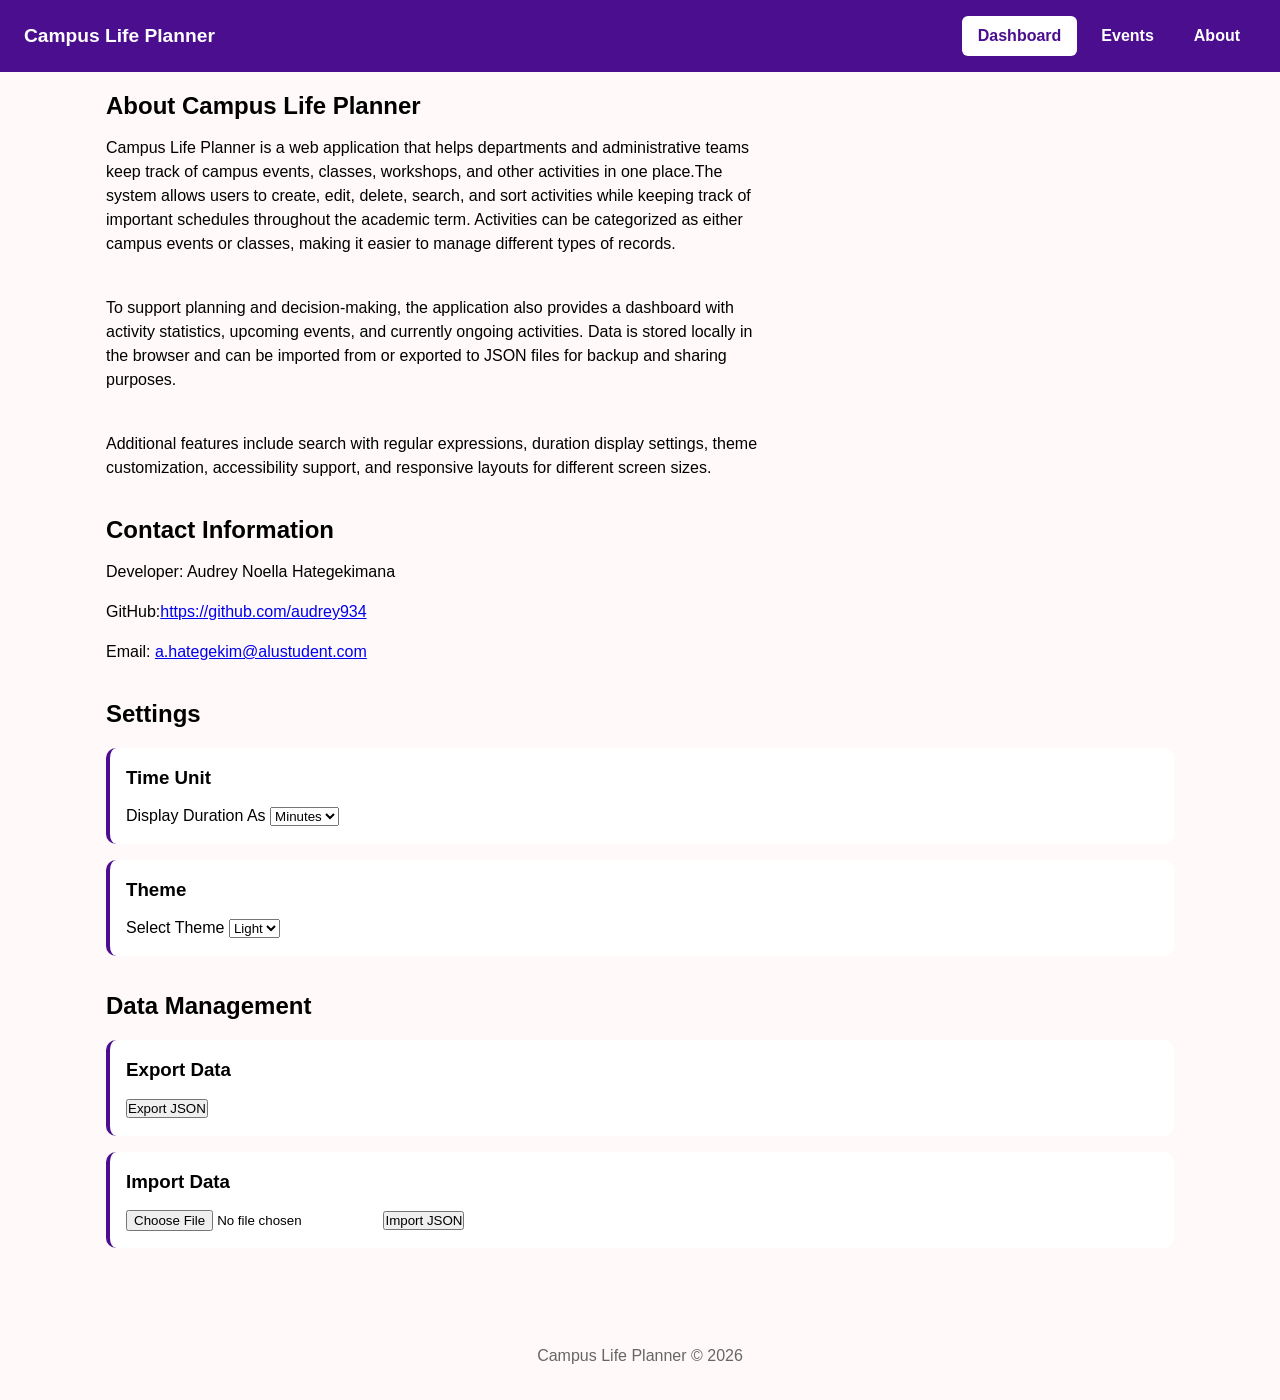
==== about.html @ de87817a "Add final HTML and CSS structure" ====
<!DOCTYPE html>
<html lang="en">
<head>
    <meta charset="UTF-8">
    <meta name="viewport" content="width=device-width, initial-scale=1.0">
    <title>Campus Life Planner | About</title>

    <link rel="stylesheet" href="styles/style.css">
</head>

<body>
    <a href="#main-content" class="skip-link">Skip to Content</a>

    <!-- navigation bar -->
    <header>
        <nav aria-label="Main Navigation">
        <span class="nav-brand">Campus Life Planner</span>

        <div class="nav-links">
            <a href="index.html" class="active-page">Dashboard</a>
            <a href="events.html">Events</a>
            <a href="about.html"> About</a>
        </div>
        </nav>
    </header>

    <main id="main-content">
        <!-- about section (basic info about the app) -->
        <section id="about-section">
            <h1>About Campus Life Planner</h1>
            <p>Campus Life Planner is a web application that helps departments and administrative teams keep track of campus events, classes, workshops, and other activities in one place.The system allows users to create, edit, delete, search, and sort activities while keeping track of important schedules throughout the academic term. Activities can be categorized as either campus events or classes, making it easier to manage different types of records.</p> <br>
            <p> To support planning and decision-making, the application also provides a dashboard with activity statistics, upcoming events, and currently ongoing activities. Data is stored locally in the browser and can be imported from or exported to JSON files for backup and sharing purposes.</p> <br>
            <p> Additional features include search with regular expressions, duration display settings, theme customization, accessibility support, and responsive layouts for different screen sizes.</p>


        </section>

        <!-- contact details -->
        <section id="contact-section">

            <h2>Contact Information</h2>

            <p>Developer: Audrey Noella Hategekimana</p>
            <p>GitHub:<a href="https://github.com/audrey934" target="_blank">https://github.com/audrey934 </a> </p>
            <p> Email: <a href="mailto:a.hategekim@alustudent.com"> a.hategekim@alustudent.com </a>
            </p>

        </section>

        <!-- settings area (theme + time display options) -->
        <section id="settings-section">
            <h2>Settings</h2>
            <!-- time display setting -->
            <div class="setting-card">
                <h3>Time Unit</h3>
                <label for="time-unit"> Display Duration As </label>
                <select id="time-unit">
                    <option value="minutes">Minutes</option>
                    <option value="hours"> Hours </option>
                </select>
            </div>

            <!-- switching themes -->
            <div class="setting-card">
                <h3>Theme</h3>
                <label for="theme-select"> Select Theme </label>
                <select id="theme-select">
                    <option value="light">Light</option>
                    <option value="dark">Dark</option>
                </select>
            </div>
        </section>

        <!-- data import/export section -->
        <section id="data-section">
            <h2>Data Management</h2>
            <div class="setting-card">
                <h3>Export Data</h3>
                <button id="export-btn"> Export JSON</button>
            </div>

            <div class="setting-card">

                <h3>Import Data</h3>
                <input type="file" id="import-file" accept=".json">
                <button id="import-btn">Import JSON </button>
            </div>

        </section>

        <!-- screen reader feedback area -->
        <section id="status-region" role="status" aria-live="polite" class="visually-hidden">
        </section>

    </main>
    <footer>
        <p>Campus Life Planner © 2026</p>
    </footer>

    <script type="module" src="scripts/ui.js"></script>

</body>
</html>
---- styles/style.css ----
/* Reset default browser spacing */

* {
  margin: 0;
  padding: 0;
  box-sizing: border-box;
  }

body {
font-family: Arial, Helvetica, sans-serif;
background: #FFF9F9;
color: #000000;
line-height: 1.5;
}

/* General spacing */

h1,
h2,
h3 {
margin-bottom: 0.75rem;
}

p {
margin-bottom: 1rem;
}

section {
margin-bottom: 2rem;
}

/* Accessibility features */

.skip-link {
position: absolute;
top: -40px;
left: 0;
background: #4A0E8F;
color: white;
padding: 10px;
z-index: 1000;
transition: top 0.3s ease;
}

.skip-link:focus {
top: 0;
}

:focus {
outline: 3px solid #4A0E8F;
outline-offset: 2px;
}

/* Navigation bar */

header {
background: #4A0E8F;
padding: 1rem 1.5rem;
}

nav {
display: flex;
align-items: center;
justify-content: space-between;
flex-wrap: wrap;
gap: 1rem;
}

.nav-brand {
color: white;
font-weight: bold;
font-size: 1.2rem;
white-space: nowrap;
}

.nav-links {
display: flex;
gap: 0.5rem;
flex-wrap: wrap;
}

nav a {
color: white;
text-decoration: none;
font-weight: bold;
padding: 0.5rem 1rem;
border-radius: 6px;
transition: 0.2s ease;
}

nav a:hover {
background: rgba(255, 255, 255, 0.2);
}

.active-page {
background: white;
color: #4A0E8F;
}

/* Main page layout */

main {
padding: 1rem;
}

/* Dashboard welcome section */

#hero {
text-align: center;
padding: 2rem 1rem;
}

#hero h1 {
color: #4A0E8F;
font-size: 2rem;
margin-bottom: 0.5rem;
}

/* Dashboard statistics cards */

.stats-grid {
display: grid;
grid-template-columns: 1fr;
gap: 1rem;
margin-top: 1rem;
}

.stat-card {
background: #FFFFFF;
padding: 1rem;
border-radius: 10px;
border-left: 5px solid #4A0E8F;
}

/* Dashboard activity cards */

.dashboard-cards {
display: grid;
grid-template-columns: repeat(auto-fit, minmax(240px, 1fr));
gap: 1rem;
margin-top: 1rem;
}

/* Shared dashboard card style */

.card {
background: #FFFFFF;
padding: 1rem;
border-radius: 10px;
border: 1px solid #ddd;
box-shadow: 0 4px 12px rgba(0, 0, 0, 0.08);
transition: transform 0.2s ease, box-shadow 0.2s ease;
}

.card:hover {
transform: translateY(-4px);
box-shadow: 0 8px 18px rgba(33, 10, 10, 0.12);
}

.dashboard-cards .empty-state {
grid-column: 1 / -1;
}

/* Event and class listing layout */

.records-grid {
display: grid;
grid-template-columns: 1fr;
gap: 1rem;
margin-top: 1rem;
}

.record-card {
padding: 1rem;
border-radius: 10px;
background: #FFFFFF;
border: 1px solid #ddd;
}

.record-card:nth-child(even) {
background: #D4C2E2;
}

/* Card text styling */

.card-title {
color: #4A0E8F;
font-size: 1.1rem;
margin-bottom: 0.5rem;
}

.card-meta {
font-size: 0.9rem;
color: #2D1B4E;
margin-bottom: 0.3rem;
}

.card-meta strong {
color: #7B4FBF;
}

.card-tag {
display: inline-block;
background: #F5F0E8;
color: #4A0E8F;
font-size: 0.75rem;
padding: 0.2rem 0.6rem;
border-radius: 20px;
margin-top: 0.5rem;
}

.card-type-badge {
display: inline-block;
font-size: 0.7rem;
font-weight: bold;
padding: 0.2rem 0.6rem;
border-radius: 20px;
margin-bottom: 0.5rem;
text-transform: uppercase;
}

.card-type-badge.event {
background: #4A0E8F;
color: #FFFFFF;
}

.card-type-badge.class {
background: #7B4FBF;
color: #FFFFFF;
}

/* Edit and delete buttons */

.card-actions {
margin-top: 1rem;
display: flex;
gap: 0.5rem;
}

button {
cursor: pointer;
}

.edit-btn,
.delete-btn {
padding: 0.4rem 0.8rem;
border: none;
border-radius: 6px;
}

.edit-btn {
background: #4A0E8F;
color: white;
}

.delete-btn {
background: #000000;
color: white;
}

/* Activity filters */

.filters {
display: flex;
gap: 0.5rem;
flex-wrap: wrap;
margin-top: 1rem;
}

.filter-btn {
padding: 0.5rem 1rem;
border: 2px solid #4A0E8F;
background: white;
color: #4A0E8F;
border-radius: 20px;
cursor: pointer;
transition: 0.2s;
}

.filter-btn.active {
background: #4A0E8F;
color: white;
}

/* Popup windows */

.hidden {
display: none !important;
}

#form-modal,
#delete-modal {
position: fixed;
inset: 0;
background: rgba(0, 0, 0, 0.5);
display: flex;
justify-content: center;
align-items: center;
z-index: 1000;
}

#form-modal.hidden,
#delete-modal.hidden {
pointer-events: none;
}

.modal-content {
background: white;
padding: 1.5rem;
width: 90%;
max-width: 400px;
border-radius: 10px;
z-index: 1001;
}

/* Form layout */

.form-group {
margin-bottom: 1rem;
}

.form-row {
display: flex;
flex-direction: column;
gap: 1rem;
}

/* Buttons inside forms */

.form-buttons {
display: flex;
justify-content: space-between;
margin-top: 1rem;
}

.form-buttons button {
padding: 0.5rem 1rem;
border-radius: 6px;
border: none;
}

.form-buttons button[type="submit"] {
background: #4A0E8F;
color: white;
}

.form-buttons button[type="button"] {
background: #ccc;
}

/* Settings section */

.setting-card {
background: white;
padding: 1rem;
border-radius: 10px;
margin-top: 1rem;
border-left: 4px solid #4A0E8F;
}

/* About page text */

#about-section p {
max-width: 75ch;
}

/* Message shown when there is no data */

.empty-state {
text-align: center;
color: #666;
padding: 2rem;
}

/* Search match highlighting */

mark {
background: #7B4FBF;
color: #FFFFFF;
padding: 0 3px;
border-radius: 3px;
}

/* Footer */

footer {
text-align: center;
padding: 1rem;
margin-top: 2rem;
color: #666;
}


/* Layout changes for tablets */

@media (min-width: 768px) {

    .stats-grid {
        grid-template-columns: repeat(2, 1fr);
    }

    .records-grid {
        grid-template-columns: repeat(2, 1fr);
    }

    .form-row {
        flex-direction: row;
    }

    nav {
        justify-content: space-between;
        gap: 2rem;
    }
}

/* Layout changes for desktop screens */

@media (min-width: 1024px) {

    .stats-grid {
        grid-template-columns: repeat(3, 1fr);
    }

    .records-grid {
        grid-template-columns: repeat(3, 1fr);
    }

    main {
        max-width: 1100px;
        margin: auto;
    }
}


/* Dark mode styles */

body.dark-theme {
background: #1A1422;
color: #F5F0E8;
}

body.dark-theme header {
background: #2D1B4E;
}

body.dark-theme .stat-card,
body.dark-theme .card,
body.dark-theme .record-card,
body.dark-theme .setting-card,
body.dark-theme .modal-content {
background: #2D1B4E;
color: #F5F0E8;
border-color: #4A3868;
}

body.dark-theme .card-meta {
color: #E8E8E8;
}

body.dark-theme .card-meta strong {
color: #AF8FE0;
}

body.dark-theme .card-title {
color: #C9A8F5;
}

body.dark-theme .filter-btn {
background: #000000;
color: #C9A8F5;
border-color: #7B4FBF;
}

body.dark-theme .filter-btn.active {
background: #7B4FBF;
color: #FFFFFF;
}

body.dark-theme input,
body.dark-theme select {
background: #2D1B4E;
color: #F5F0E8;
border-color: #4A3868;
}

body.dark-theme footer {
color: #AAA;
}
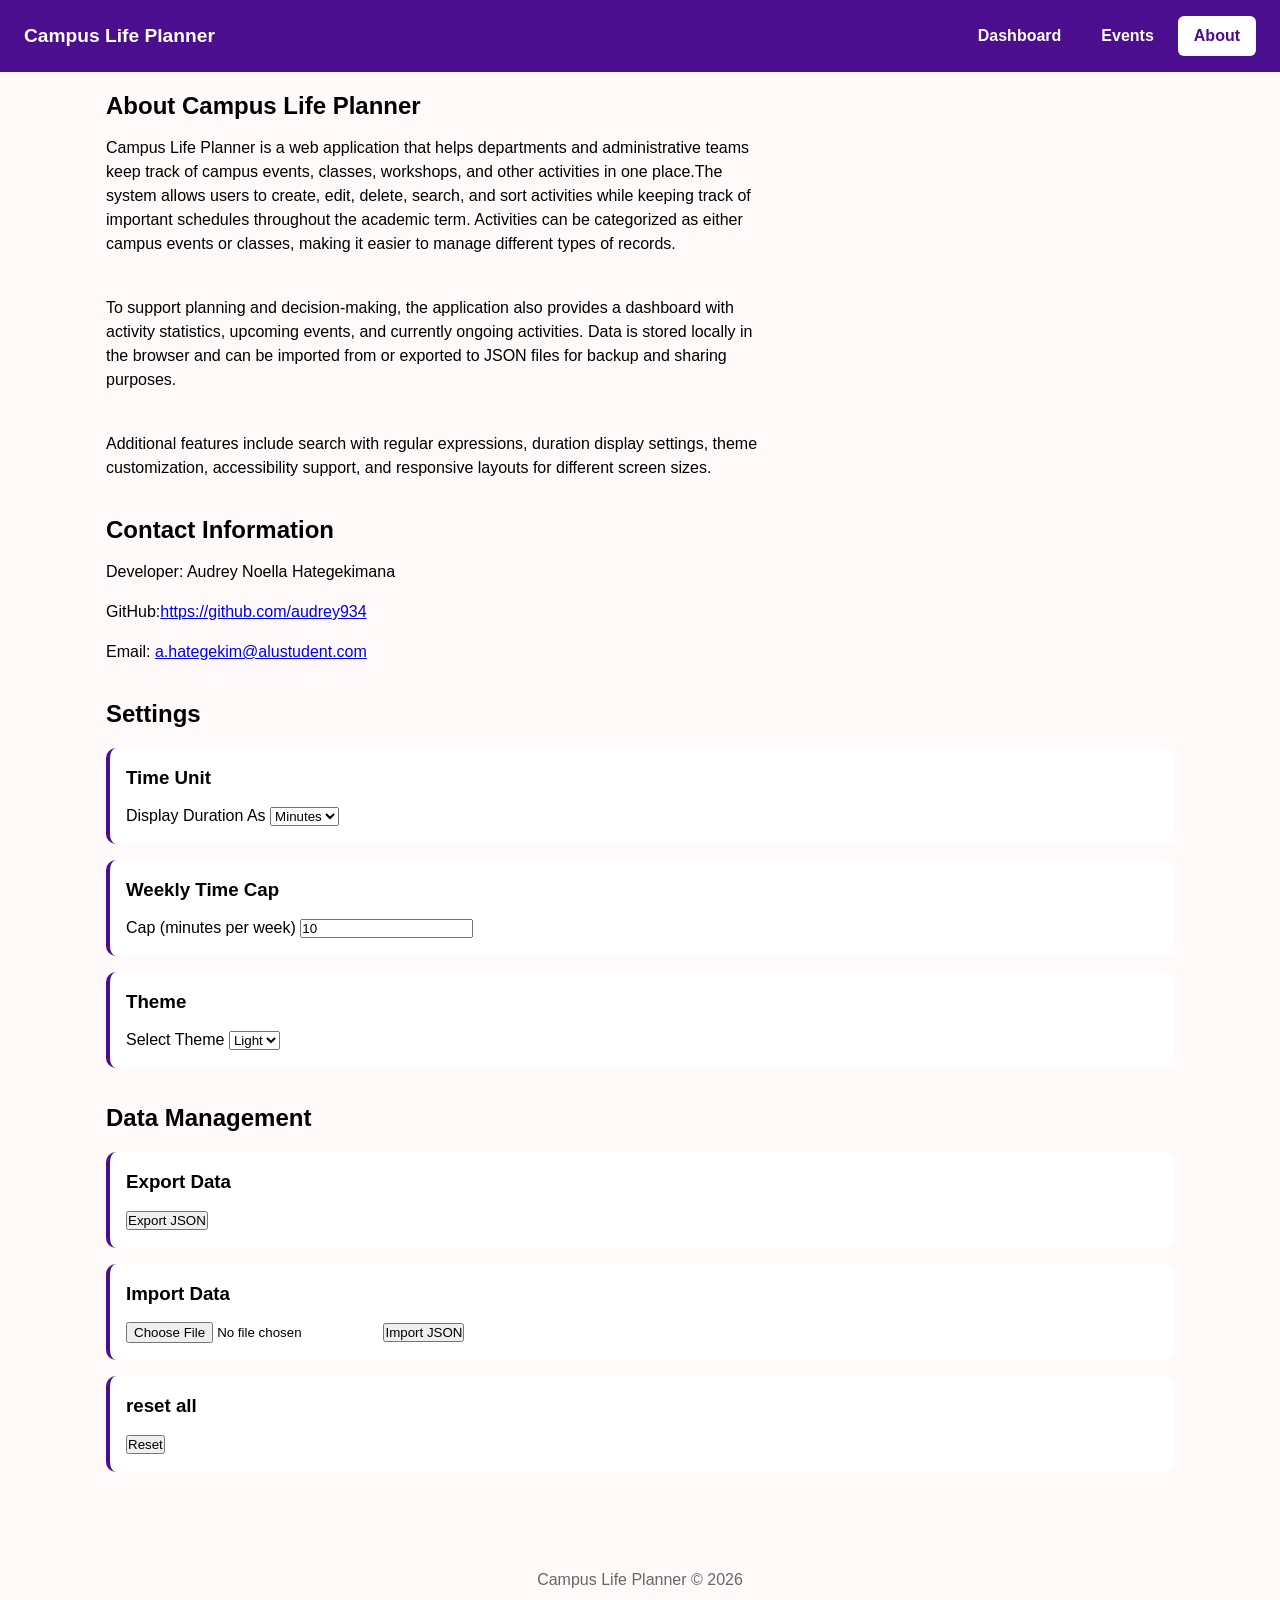
==== commit 82961944: "update html pages with final structure and aria attributes" ====
--- a/about.html
+++ b/about.html
@@ -17,7 +17,7 @@
         <span class="nav-brand">Campus Life Planner</span>
 
         <div class="nav-links">
-            <a href="index.html" class="active-page">Dashboard</a>
+            <a href="index.html">Dashboard</a>
             <a href="events.html">Events</a>
             <a href="about.html"> About</a>
         </div>
@@ -59,6 +59,13 @@
                     <option value="hours"> Hours </option>
                 </select>
             </div>
+            
+            <!-- weekly time cap -->
+            <div class="setting-card">
+                <h3>Weekly Time Cap</h3>
+                <label for="weekly-cap">Cap (minutes per week)</label>
+                <input type="number" id="weekly-cap" min="0" step="5">
+            </div>
 
             <!-- switching themes -->
             <div class="setting-card">
@@ -70,8 +77,10 @@
                 </select>
             </div>
         </section>
+       
+  
 
-        <!-- data import/export section -->
+        <!-- data section-->
         <section id="data-section">
             <h2>Data Management</h2>
             <div class="setting-card">
@@ -85,8 +94,14 @@
                 <input type="file" id="import-file" accept=".json">
                 <button id="import-btn">Import JSON </button>
             </div>
+            
+            <div class="setting-card">
+                <h3>reset all</h3>
+                <button id="resetbtn"> Reset</button>
+            </div>
 
         </section>
+
 
         <!-- screen reader feedback area -->
         <section id="status-region" role="status" aria-live="polite" class="visually-hidden">
@@ -98,6 +113,7 @@
     </footer>
 
     <script type="module" src="scripts/ui.js"></script>
+    <script src="scripts/nav.js" defer></script>
 
 </body>
 </html>
--- a/styles/style.css
+++ b/styles/style.css
@@ -56,6 +56,11 @@
 header {
 background: #4A0E8F;
 padding: 1rem 1.5rem;
+
+
+position: sticky;
+top: 0;
+z-index: 1000;
 }
 
 nav {
@@ -130,6 +135,37 @@
 padding: 1rem;
 border-radius: 10px;
 border-left: 5px solid #4A0E8F;
+}
+
+/* last 7 days trend chart */
+.trend-chart {
+    display: flex;
+    align-items: flex-end;
+    gap: 8px;
+    height: 120px;
+    padding: 10px;
+}
+
+.trend-bar-wrap {
+    display: flex;
+    flex-direction: column;
+    align-items: center;
+    justify-content: flex-end;
+    flex: 1;
+    height: 100%;
+}
+
+.trend-bar {
+    width: 100%;
+    background: #4A0E8F;
+    border-radius: 4px 4px 0 0;
+    min-height: 2px;
+    transition: height 0.3s ease;
+}
+
+.trend-label {
+    font-size: 0.7rem;
+    margin-top: 4px;
 }
 
 /* Dashboard activity cards */
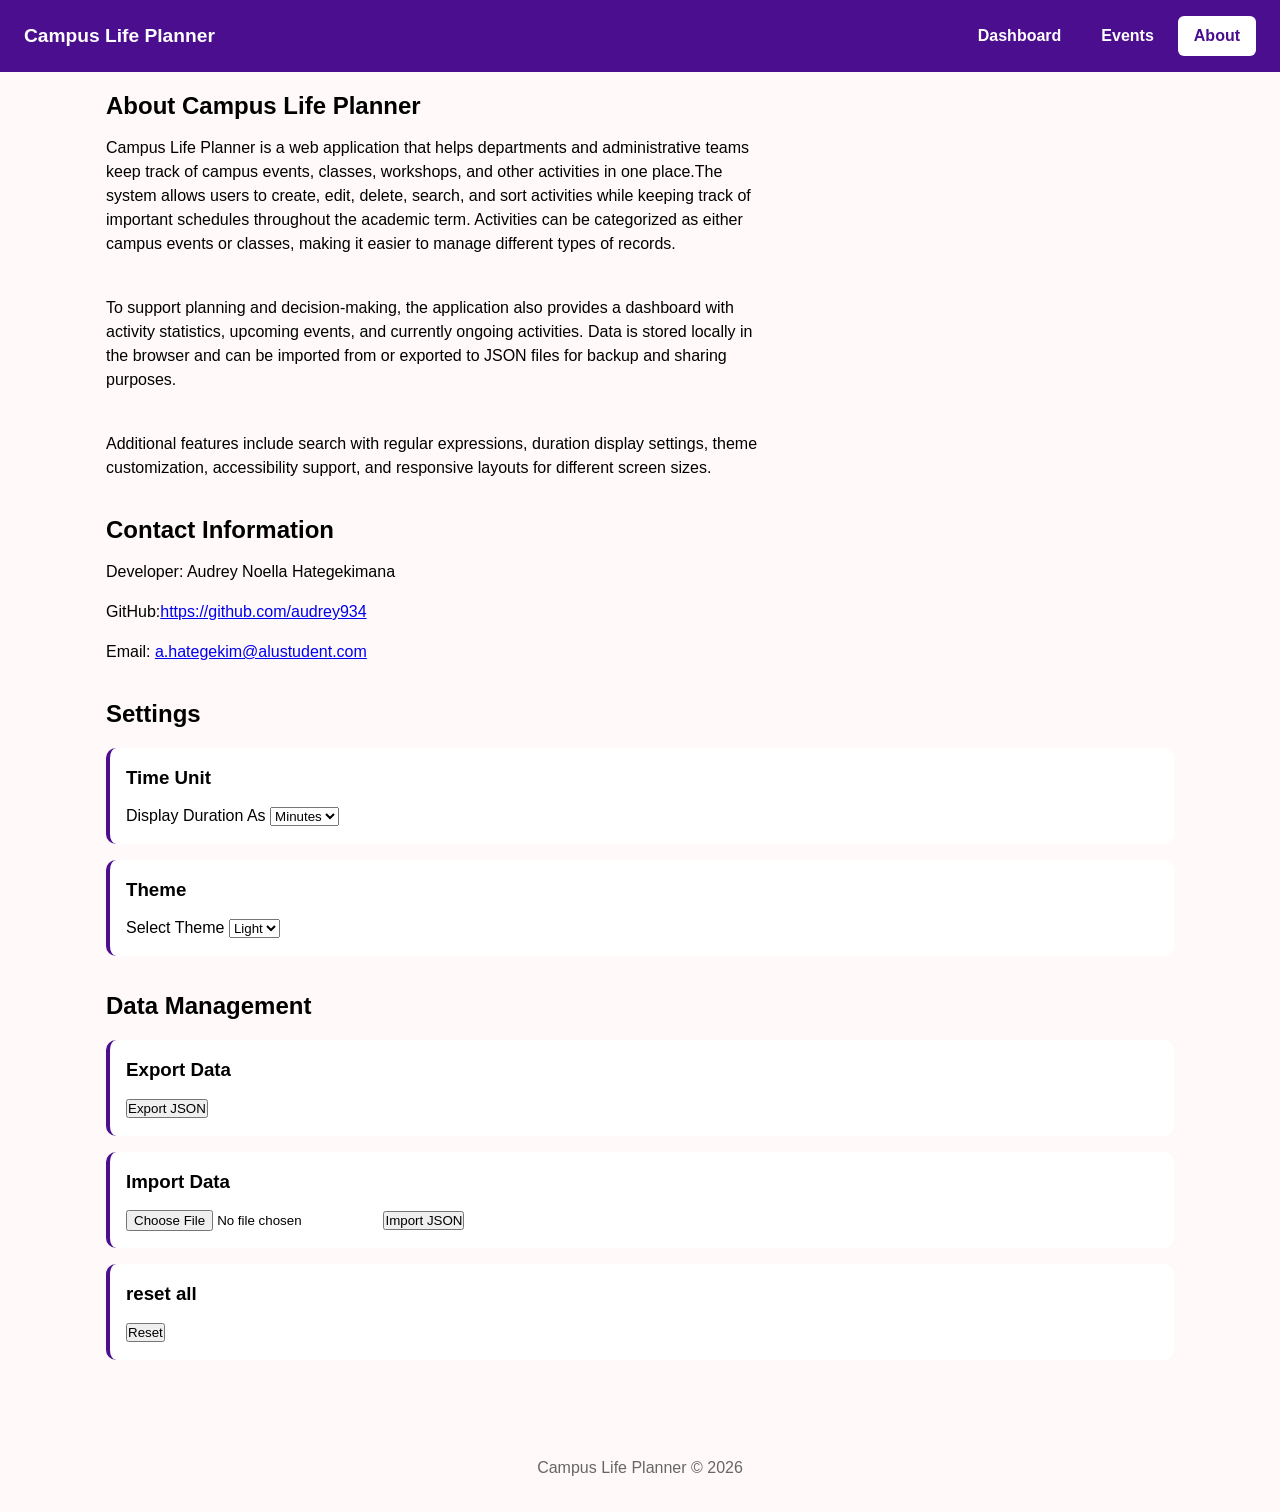
==== commit 439eb8c7: "update settings remove weekly cap" ====
--- a/about.html
+++ b/about.html
@@ -59,13 +59,6 @@
                     <option value="hours"> Hours </option>
                 </select>
             </div>
-            
-            <!-- weekly time cap -->
-            <div class="setting-card">
-                <h3>Weekly Time Cap</h3>
-                <label for="weekly-cap">Cap (minutes per week)</label>
-                <input type="number" id="weekly-cap" min="0" step="5">
-            </div>
 
             <!-- switching themes -->
             <div class="setting-card">
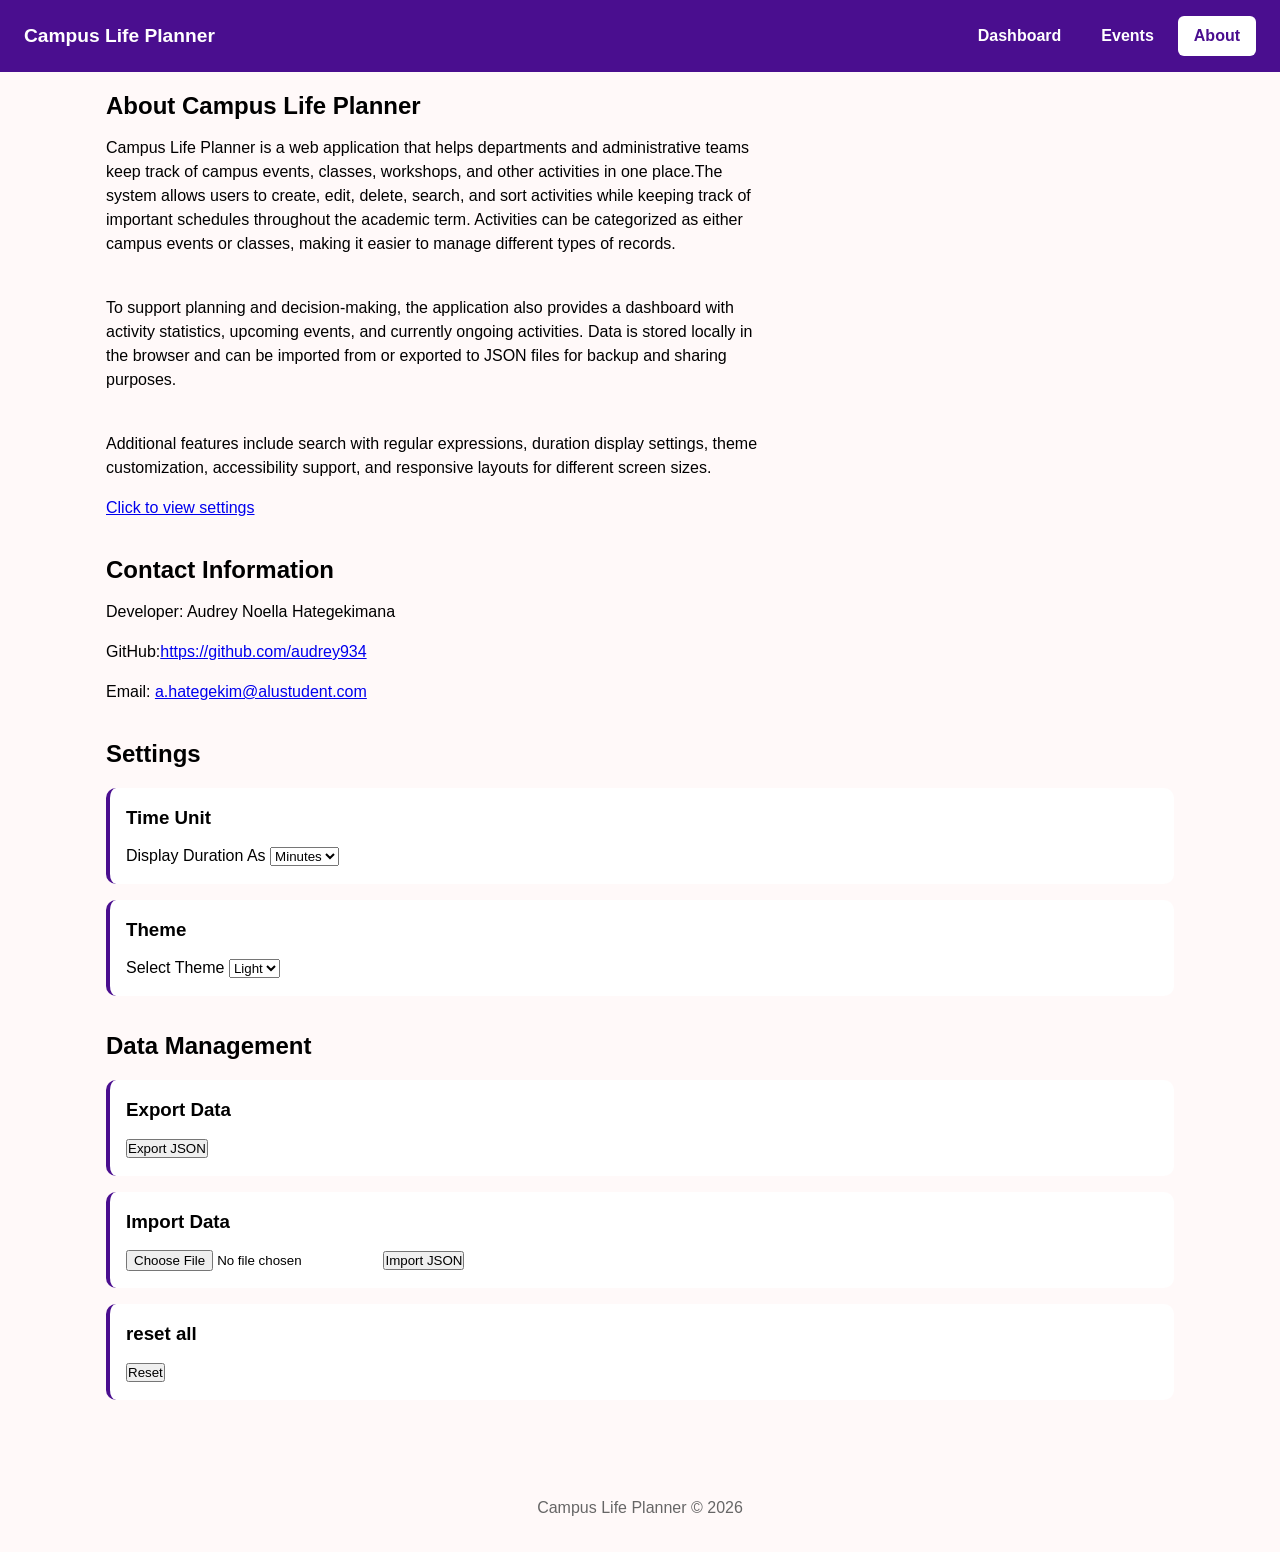
==== commit 7a9e1329: "enhance about and settings navigation" ====
--- a/about.html
+++ b/about.html
@@ -31,7 +31,7 @@
             <p>Campus Life Planner is a web application that helps departments and administrative teams keep track of campus events, classes, workshops, and other activities in one place.The system allows users to create, edit, delete, search, and sort activities while keeping track of important schedules throughout the academic term. Activities can be categorized as either campus events or classes, making it easier to manage different types of records.</p> <br>
             <p> To support planning and decision-making, the application also provides a dashboard with activity statistics, upcoming events, and currently ongoing activities. Data is stored locally in the browser and can be imported from or exported to JSON files for backup and sharing purposes.</p> <br>
             <p> Additional features include search with regular expressions, duration display settings, theme customization, accessibility support, and responsive layouts for different screen sizes.</p>
-
+            <p> <a href="#settings-section">Click to view settings</a>
 
         </section>
 
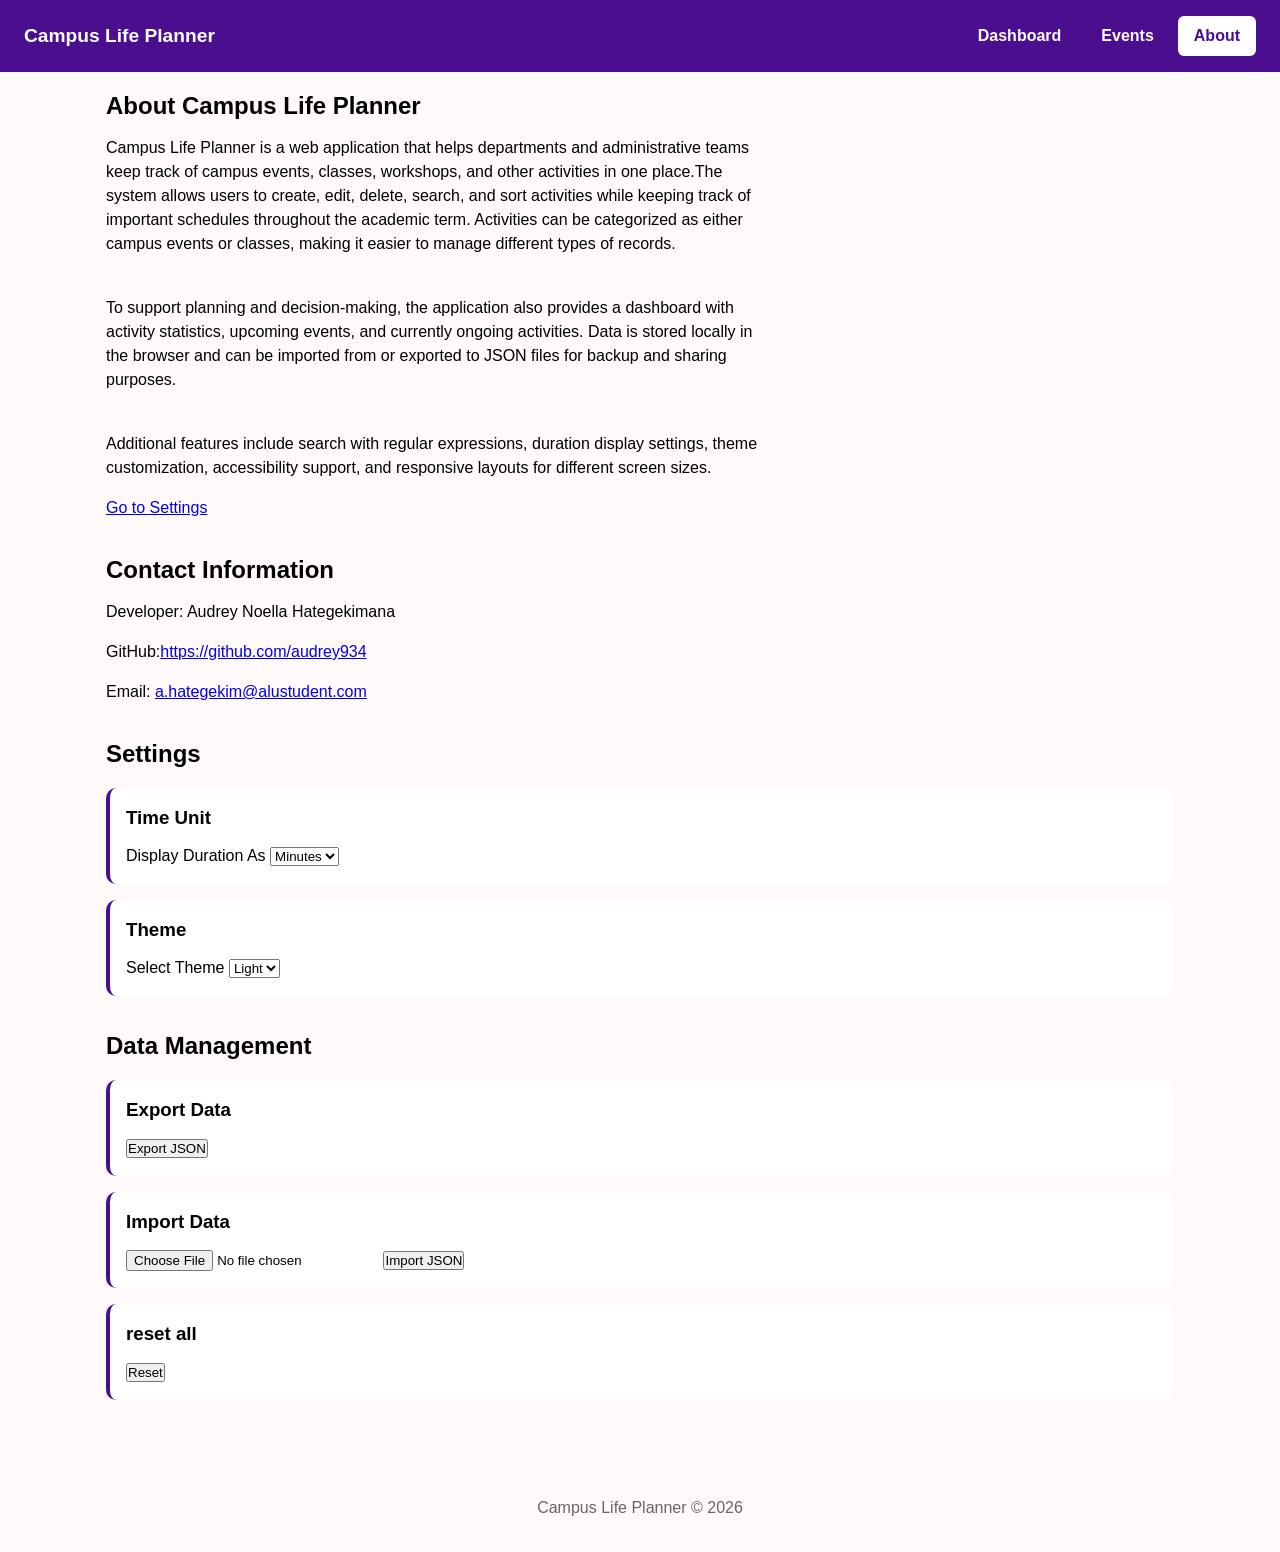
==== commit bc428910: "Fix records layout. From cards to tables" ====
--- a/about.html
+++ b/about.html
@@ -31,7 +31,7 @@
             <p>Campus Life Planner is a web application that helps departments and administrative teams keep track of campus events, classes, workshops, and other activities in one place.The system allows users to create, edit, delete, search, and sort activities while keeping track of important schedules throughout the academic term. Activities can be categorized as either campus events or classes, making it easier to manage different types of records.</p> <br>
             <p> To support planning and decision-making, the application also provides a dashboard with activity statistics, upcoming events, and currently ongoing activities. Data is stored locally in the browser and can be imported from or exported to JSON files for backup and sharing purposes.</p> <br>
             <p> Additional features include search with regular expressions, duration display settings, theme customization, accessibility support, and responsive layouts for different screen sizes.</p>
-            <p> <a href="#settings-section">Click to view settings</a>
+            <p><a href="#settings-section">Go to Settings</a></p>
 
         </section>
 
--- a/styles/style.css
+++ b/styles/style.css
@@ -522,3 +522,97 @@
 body.dark-theme footer {
 color: #AAA;
 }
+
+
+/* ── Activities table (events page) ── */
+
+.table-wrapper {
+    overflow-x: auto;
+    margin-top: 1rem;
+}
+
+#activities-table {
+    width: 100%;
+    border-collapse: collapse;
+    font-size: 0.9rem;
+}
+
+#activities-table th,
+#activities-table td {
+    padding: 0.75rem 1rem;
+    text-align: left;
+    border-bottom: 1px solid #ddd;
+}
+
+#activities-table thead tr {
+    background: #4A0E8F;
+    color: white;
+}
+
+#activities-table tbody tr:hover {
+    background: #F5F0E8;
+    transition: background 0.15s ease;
+}
+
+#activities-table td.row-actions {
+    display: flex;
+    gap: 0.5rem;
+    align-items: center;
+}
+
+/* Third breakpoint — small mobile, stacks table as labeled rows */
+@media (max-width: 480px) {
+    #activities-table thead {
+        display: none;
+    }
+
+    #activities-table,
+    #activities-table tbody,
+    #activities-table tr,
+    #activities-table td {
+        display: block;
+        width: 100%;
+    }
+
+    #activities-table tr {
+        margin-bottom: 1rem;
+        border: 1px solid #ddd;
+        border-radius: 8px;
+        overflow: hidden;
+    }
+
+    #activities-table td {
+        display: flex;
+        align-items: center;
+        gap: 0.5rem;
+        padding: 0.5rem 1rem;
+        border-bottom: 1px solid #eee;
+    }
+
+    #activities-table td::before {
+        content: attr(data-label) ": ";
+        font-weight: bold;
+        color: #4A0E8F;
+        min-width: 90px;
+        flex-shrink: 0;
+    }
+
+    #activities-table td.row-actions::before {
+        content: "";
+        min-width: 0;
+    }
+}
+
+/* Dark mode for table */
+body.dark-theme #activities-table thead tr {
+    background: #2D1B4E;
+}
+
+body.dark-theme #activities-table tbody tr:hover {
+    background: #3a2460;
+}
+
+body.dark-theme #activities-table th,
+body.dark-theme #activities-table td {
+    border-color: #4A3868;
+}
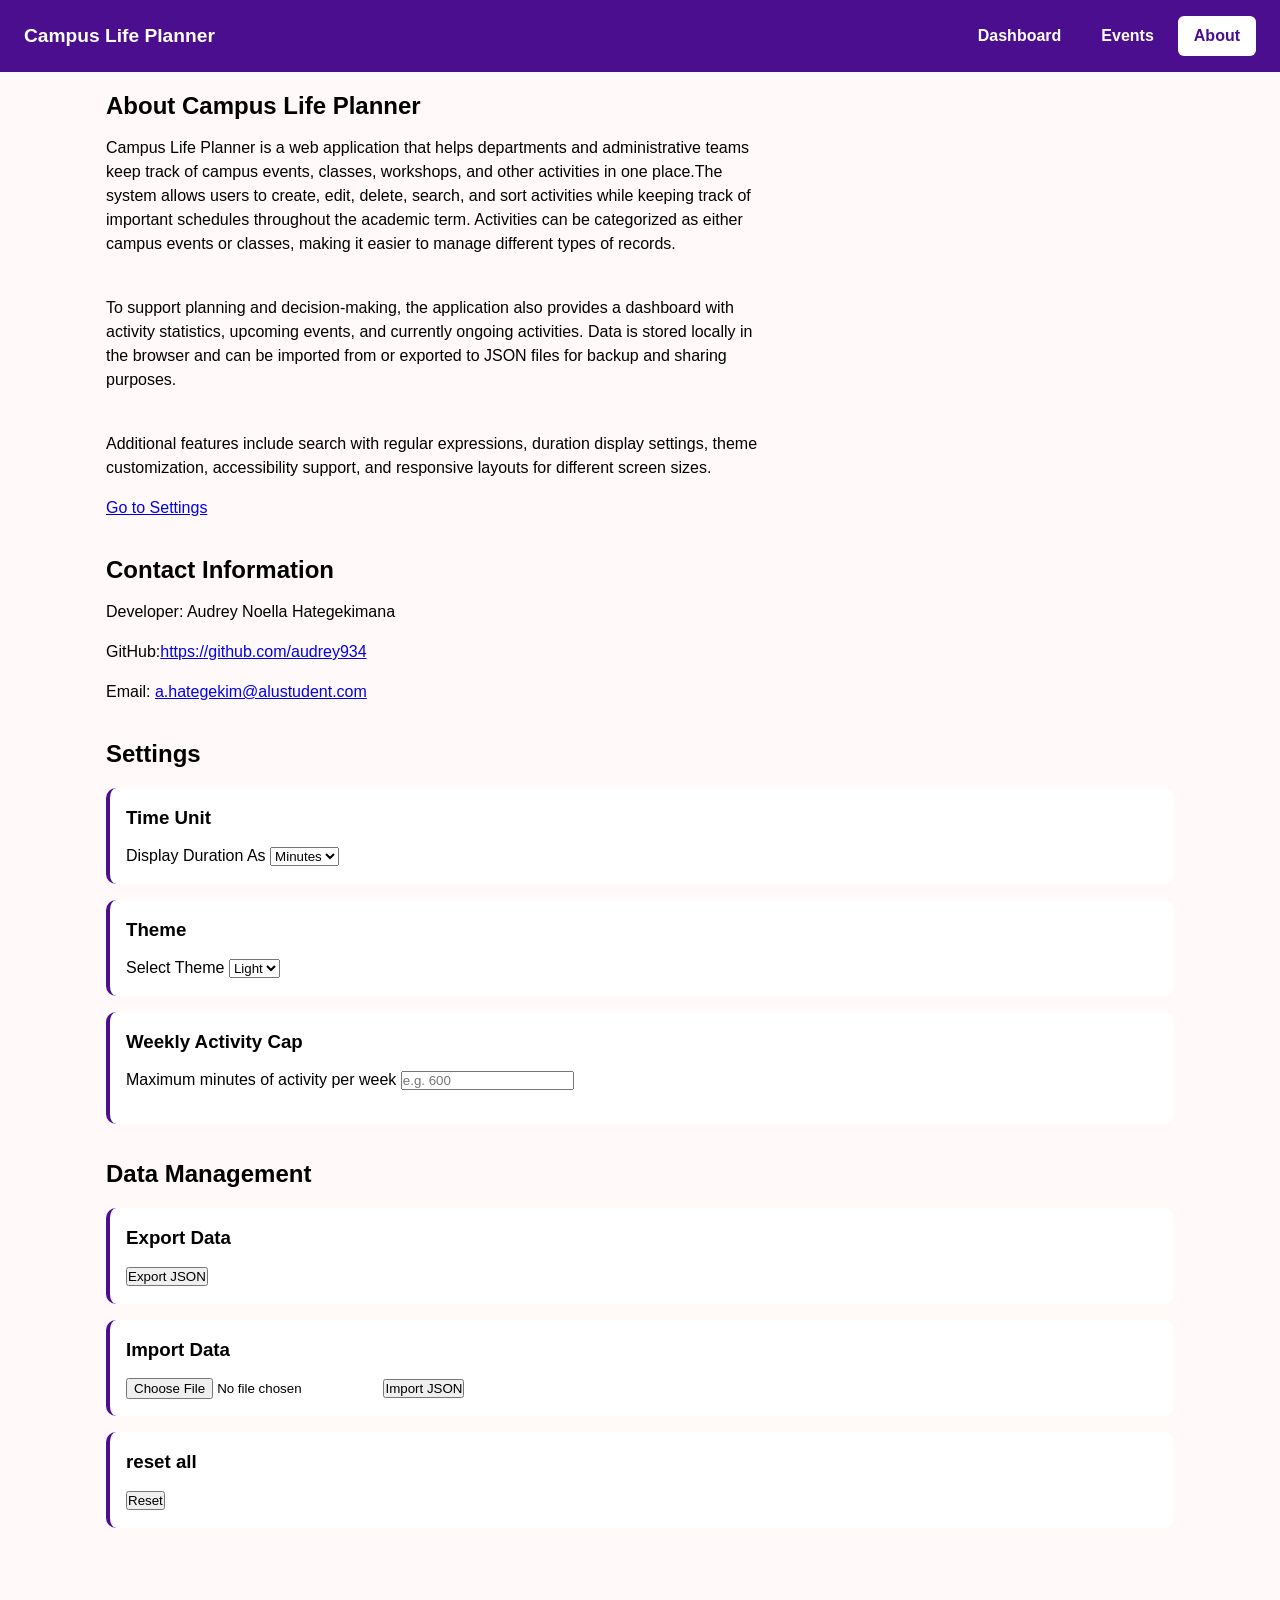
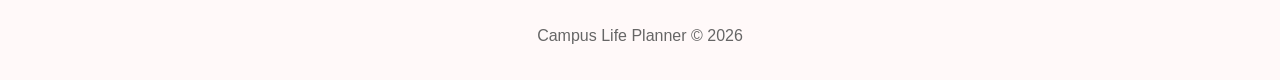
==== commit 31d471a1: "Add the weekly cap functionality" ====
--- a/about.html
+++ b/about.html
@@ -69,6 +69,14 @@
                     <option value="dark">Dark</option>
                 </select>
             </div>
+        
+            <!-- weekly activity cap -->
+            <div class="setting-card">
+                <h3>Weekly Activity Cap</h3>
+                <label for="weekly-cap">Maximum minutes of activity per week</label>
+                <input type="number" id="weekly-cap" min="0" placeholder="e.g. 600">
+                <p id="cap-feedback" style="margin-top: 0.5rem; font-size: 0.9rem;"></p>
+            </div>
         </section>
        
   
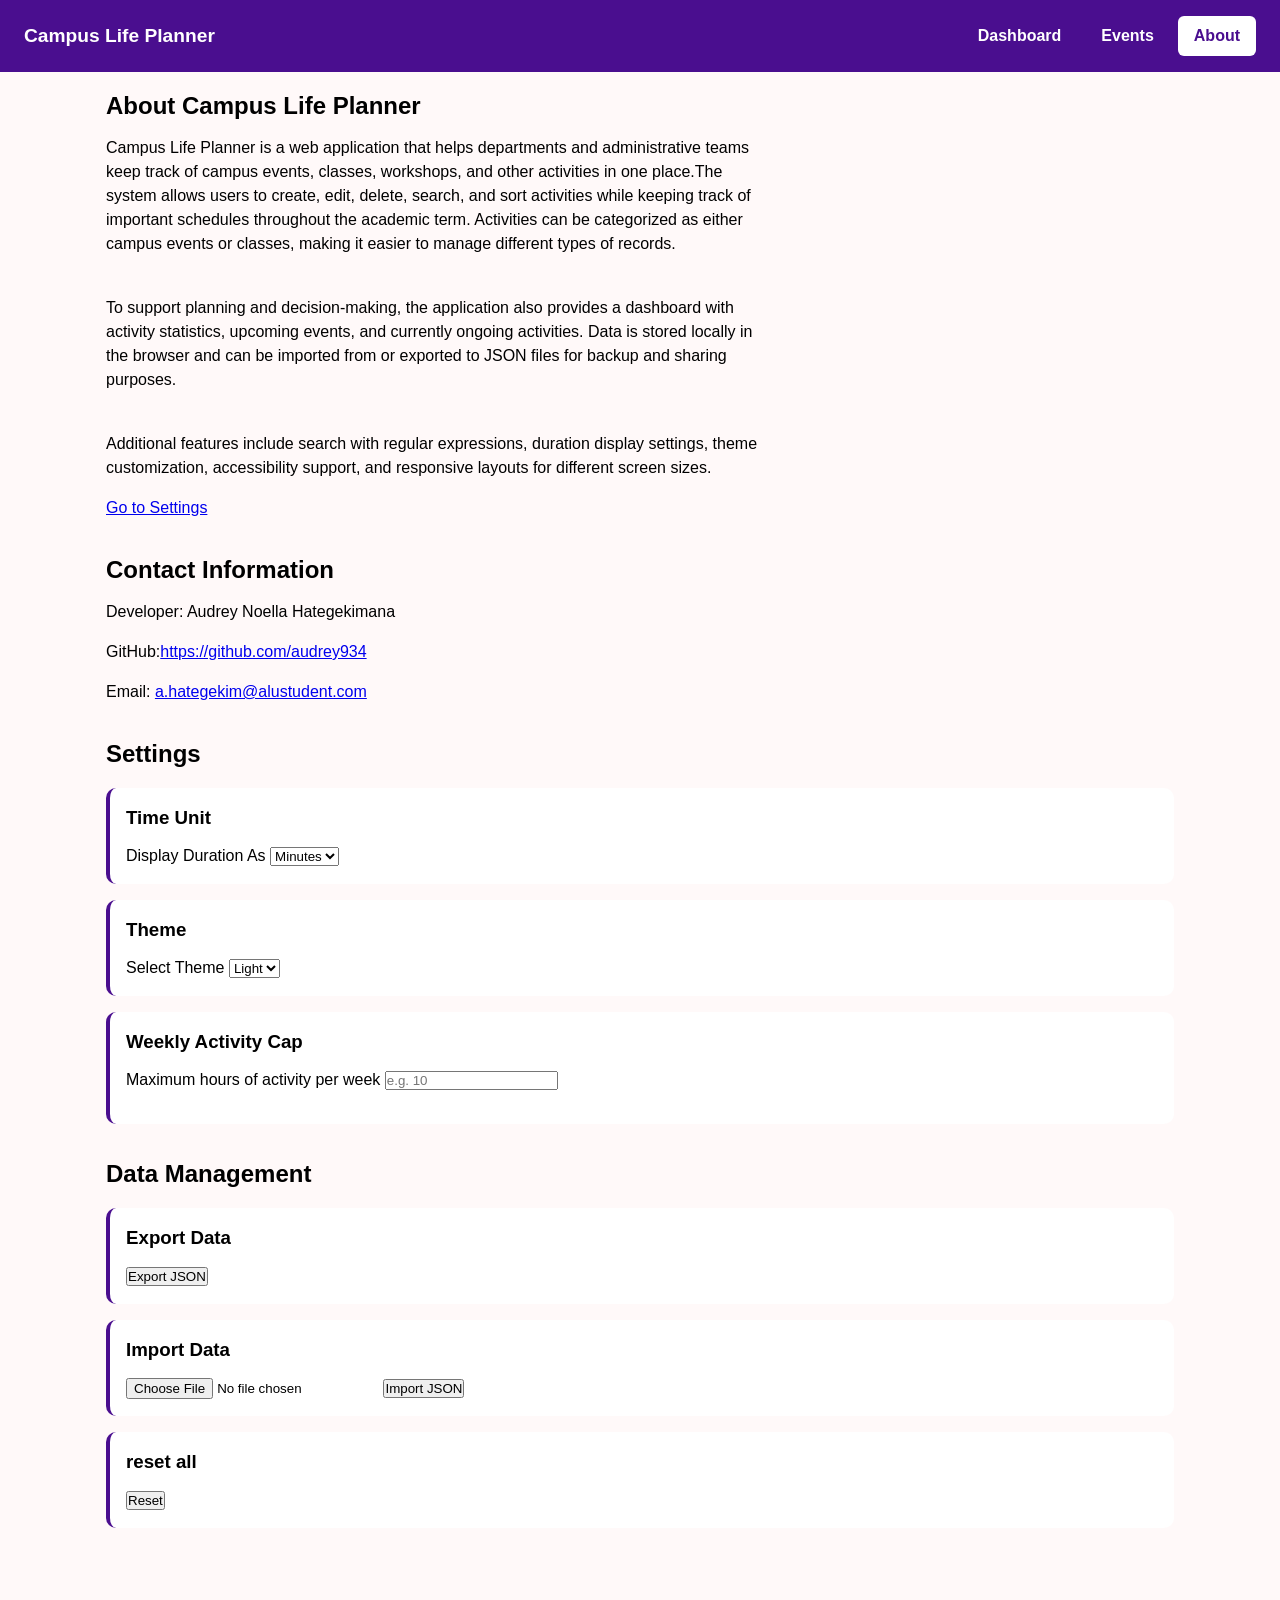
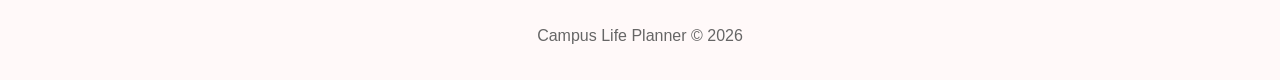
==== commit e6cd6210: "Fix reset button functionality and make weekly cap input in hrs" ====
--- a/about.html
+++ b/about.html
@@ -70,11 +70,11 @@
                 </select>
             </div>
         
-            <!-- weekly activity cap -->
+             <!-- weekly activity cap -->
             <div class="setting-card">
                 <h3>Weekly Activity Cap</h3>
-                <label for="weekly-cap">Maximum minutes of activity per week</label>
-                <input type="number" id="weekly-cap" min="0" placeholder="e.g. 600">
+                <label for="weekly-cap">Maximum hours of activity per week</label>
+                <input type="number" id="weekly-cap" min="0" step="0.5" placeholder="e.g. 10">
                 <p id="cap-feedback" style="margin-top: 0.5rem; font-size: 0.9rem;"></p>
             </div>
         </section>
